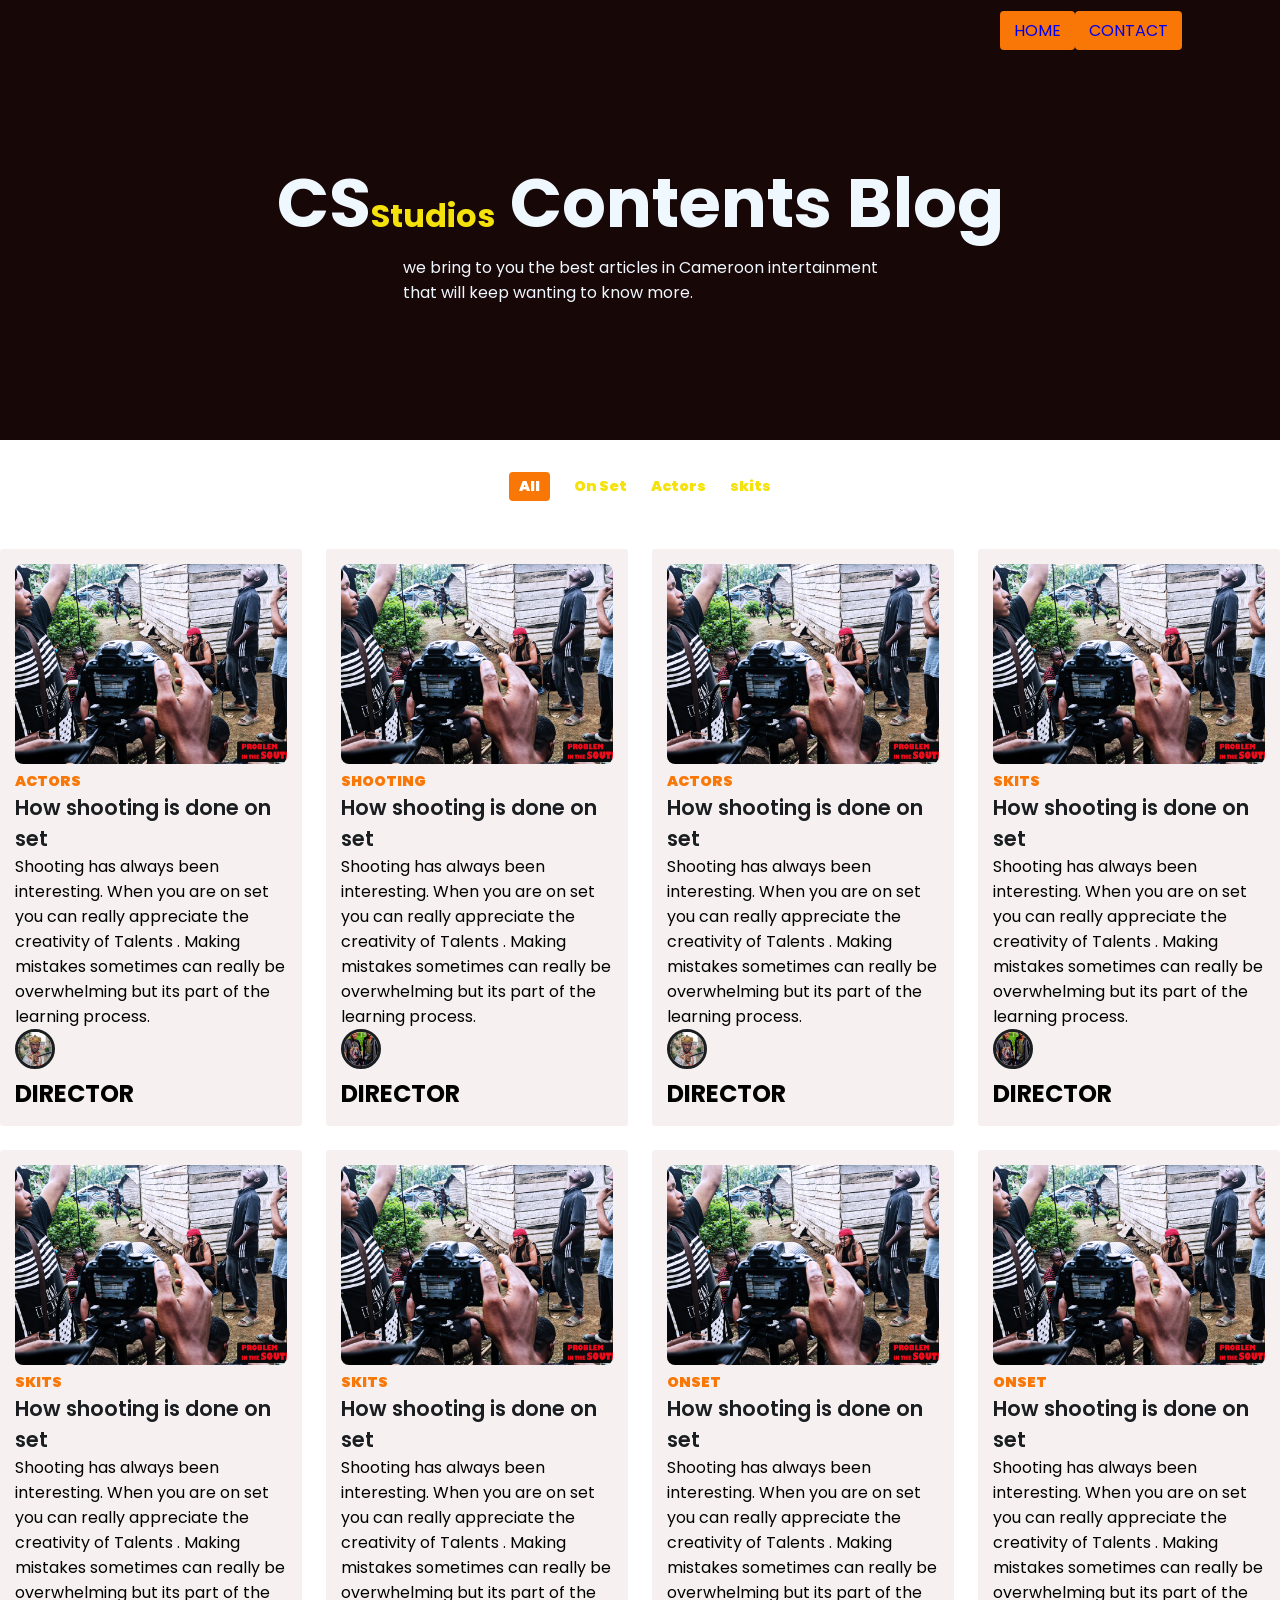
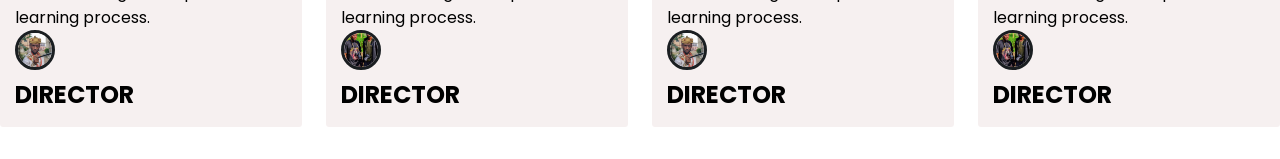
==== blog.html @ 9f994387 "creative squad studios website" ====
<!DOCTYPE html>
<html lang="en">
<head>
    <meta charset="UTF-8">
    <meta name="viewport" content="width=device-width, initial-scale=1.0">
    <title>Blog</title>
    <link rel="stylesheet" href="blog.css">
    <link rel="stylesheet" href="https://cdnjs.cloudflare.com/ajax/libs/font-awesome/6.5.1/css/all.min.css">
    <link href='https://unpkg.com/boxicons@2.1.4/css/boxicons.min.css' rel='stylesheet'>

</head>
<body>
    
<header>

    <div class="nav_container">
  
      <li><a href="homepage.html" class="Home">Home</a></li>
      <li><a href="contact.html" class="Contact">Contact</a></li>
   </div>
  
  
  </header>
  <section class="home" id="home">
      <div class="home_text">
          <h2 class="tittle">CS<span>Studios</span> Contents Blog</h2>
          <p>we bring to you the best articles in Cameroon intertainment<br>that will keep wanting to know more.</p>
      </div>
  </section>
  <div class="post-filter container">
    <span class="filter_item active-filter" data-filter="all">All</span>
    <span class="filter_item " data-filter="On_Set">On Set</span>
    <span class="filter_item " data-filter="Actors">Actors</span>
    <span class="filter_item " data-filter="skits">skits</span>


  </div>
  <section class="post container">
    <div class="post-box Actors">
        <img src="images/PIC-10.jpg" alt="" class="post_image">
        <h2 class="shooting">Actors</h2>
        <a href="#" class="post-tittle">How shooting is done on set</a>
        <p class="post-discription">
            Shooting has always been interesting. When you are on set you can really appreciate the creativity of Talents .
            Making mistakes sometimes can really be overwhelming but its part of the learning process.

        </p>
        <div class="profile">
            
            <img src="images/PXL_20231113_163419939.PORTRAIT.jpg" alt="" class="profile_img">
            <h1 class="DIRECTOR">DIRECTOR</h1>
        </div>
    </div>
    <div class="post-box Actors">
        <img src="images/PIC-10.jpg" alt="" class="post_image">
        <h2 class="shooting">shooting</h2>
        <a href="#" class="post-tittle">How shooting is done on set</a>
        <p class="post-discription">
            Shooting has always been interesting. When you are on set you can really appreciate the creativity of Talents .
            Making mistakes sometimes can really be overwhelming but its part of the learning process.

        </p>
        <div class="profile">
            
            <img src="images/PIC7.jpg" alt="" class="profile_img">
            <h1 class="DIRECTOR">DIRECTOR</h1>
        </div>
    </div>
    <div class="post-box Actors">
        <img src="images/PIC-10.jpg" alt="" class="post_image">
        <h2 class="shooting">Actors</h2>
        <a href="#" class="post-tittle">How shooting is done on set</a>
        <p class="post-discription">
            Shooting has always been interesting. When you are on set you can really appreciate the creativity of Talents .
            Making mistakes sometimes can really be overwhelming but its part of the learning process.

        </p>
        <div class="profile">
            
            <img src="images/PXL_20231113_163419939.PORTRAIT.jpg" alt="" class="profile_img">
            <h1 class="DIRECTOR">DIRECTOR</h1>
        </div>
    </div>
    <div class="post-box skits" >
        <img src="images/PIC-10.jpg" alt="" class="post_image">
        <h2 class="shooting">Skits</h2>
        <a href="#" class="post-tittle">How shooting is done on set</a>
        <p class="post-discription">
            Shooting has always been interesting. When you are on set you can really appreciate the creativity of Talents .
            Making mistakes sometimes can really be overwhelming but its part of the learning process.

        </p>
        <div class="profile">
            
            <img src="images/PIC7.jpg" alt="" class="profile_img">
            <h1 class="DIRECTOR">DIRECTOR</h1>
        </div>
    </div>
    <div class="post-box skits">
        <img src="images/PIC-10.jpg" alt="" class="post_image">
        <h2 class="shooting">skits</h2>
        <a href="#" class="post-tittle">How shooting is done on set</a>
        <p class="post-discription">
            Shooting has always been interesting. When you are on set you can really appreciate the creativity of Talents .
            Making mistakes sometimes can really be overwhelming but its part of the learning process.

        </p>
        <div class="profile">
            
            <img src="images/PXL_20231113_163419939.PORTRAIT.jpg" alt="" class="profile_img">
            <h1 class="DIRECTOR">DIRECTOR</h1>
        </div>
    </div>
    <div class="post-box skits">
        <img src="images/PIC-10.jpg" alt="" class="post_image">
        <h2 class="shooting">skits</h2>
        <a href="#" class="post-tittle">How shooting is done on set</a>
        <p class="post-discription">
            Shooting has always been interesting. When you are on set you can really appreciate the creativity of Talents .
            Making mistakes sometimes can really be overwhelming but its part of the learning process.

        </p>
        <div class="profile">
            
            <img src="images/PIC7.jpg" alt="" class="profile_img">
            <h1 class="DIRECTOR">DIRECTOR</h1>
        </div>
    </div>
    <div class="post-box On_Set">
        <img src="images/PIC-10.jpg" alt="" class="post_image">
        <h2 class="shooting">Onset</h2>
        <a href="#" class="post-tittle">How shooting is done on set</a>
        <p class="post-discription">
            Shooting has always been interesting. When you are on set you can really appreciate the creativity of Talents .
            Making mistakes sometimes can really be overwhelming but its part of the learning process.

        </p>
        <div class="profile">
            
            <img src="images/PXL_20231113_163419939.PORTRAIT.jpg" alt="" class="profile_img">
            <h1 class="DIRECTOR">DIRECTOR</h1>
        </div>
    </div>
    <div class="post-box On_Set">
        <img src="images/PIC-10.jpg" alt="" class="post_image">
        <h2 class="shooting">Onset</h2>
        <a href="#" class="post-tittle">How shooting is done on set</a>
        <p class="post-discription">
            Shooting has always been interesting. When you are on set you can really appreciate the creativity of Talents .
            Making mistakes sometimes can really be overwhelming but its part of the learning process.

        </p>
        <div class="profile">
            
            <img src="images/PIC7.jpg" alt="" class="profile_img">
            <h1 class="DIRECTOR">DIRECTOR</h1>
        </div>
    </div>
  </section> 

  <script
  src="https://code.jquery.com/jquery-3.7.1.js"
  integrity="sha256-eKhayi8LEQwp4NKxN+CfCh+3qOVUtJn3QNZ0TciWLP4="
  crossorigin="anonymous"></script>

  <script src="main.js"></script>

    
</body>

</html>
---- blog.css ----
@import url('https://fonts.googleapis.com/css2?family=Poppins:ital,wght@0,100;0,200;0,300;1,400&display=swap');
*{
    font-family: 'Poppins', sans-serif;
    margin: 0;
    padding: 0;
    scroll-behavior: smooth;
    scroll-padding-top: 2rem;
    box-sizing: border-box;

}

:root{
    --container-color:#1a1e21;
    --second-color:#fd8f44
    --text-color:#172317;
    --bg-color:#fff;

}
a{
    text-decoration: none;

}
li{
    list-style: none;
}
img{
    width: 100%;
}
section{
    padding: 3rem 0 2rem;

}
header{
    position: absolute;
    top: 10;
    left: 10;
    width: 100%;
    z-index: 200;
}
.nav_container{
    display: flex;
    align-items: center;
    justify-content: space-between;
    padding: 18px 0;
}
.Home{
    padding: 8px 14px;
    text-transform: uppercase;
    font-weight: 500px;
    border-radius: 4px;
    background: #f87706;
    margin-left: 1000px;
}
.Contact{
    padding: 8px 14px;
    text-transform: uppercase;
    font-weight: 500px;
    border-radius: 4px;
    background: #f87706;
    margin-right: 100px;
}
.home{
    background: #180707;
    min-height: 440px;
    width: 100%;
    display: flex;
    justify-content: center;
    align-items: center;
    color: aliceblue;
}
.tittle{
    font-size: 4.3rem;
}
.home_text p{
    display:flex;
    justify-content: center;
}
span {
    color: #f5e20b;
    font-size: 2rem;
}
.post-filter{
    display: flex;
    justify-content: center;
    align-items: center;
    column-gap: 1.5rem;
    margin-top: 2rem !important;


}
.filter_item{
    font-size: 0.9rem;
    font-weight: 900;
    cursor: pointer;

}
.active-filter{
    background: #f87706;
    color: #fff;
    padding: 4px 10px;
    border-radius: 4px;



}
.post{
    display: grid;
    grid-template-columns: repeat(auto-fit,minmax(280px,auto));
    justify-content: center;
    gap: 1.5rem;
}
.post-box{
    background-color: #f6efefe6;
    box-shadow: #1a1e21;
    padding: 15px;
    border-radius: 0.2rem;
}
.post_image{
    width: 100%;
    height: 200px;
    object-fit: cover;
    object-position: center;
    border-radius: 0.5rem;

}
.shooting{
    font-size: 0.9rem;
    font-weight: 900;
    text-transform: uppercase;
    color: #f87706;
}
.post-tittle{
    font-size: 1.3rem;
    font-weight: 600;
    color: #1a1e21;
    display: -webkit-box;
    -webkit-line-clamp: 0.5;
    -webkit-box-orient: vertical;
    overflow: hidden;
}
.profile_img{
    width: 40px;
    height: 40px;
    object-fit: cover;
    object-position: center;
    border-radius: 0.5rem;
    border-radius: 50%;
    border:solid var(--container-color)
}
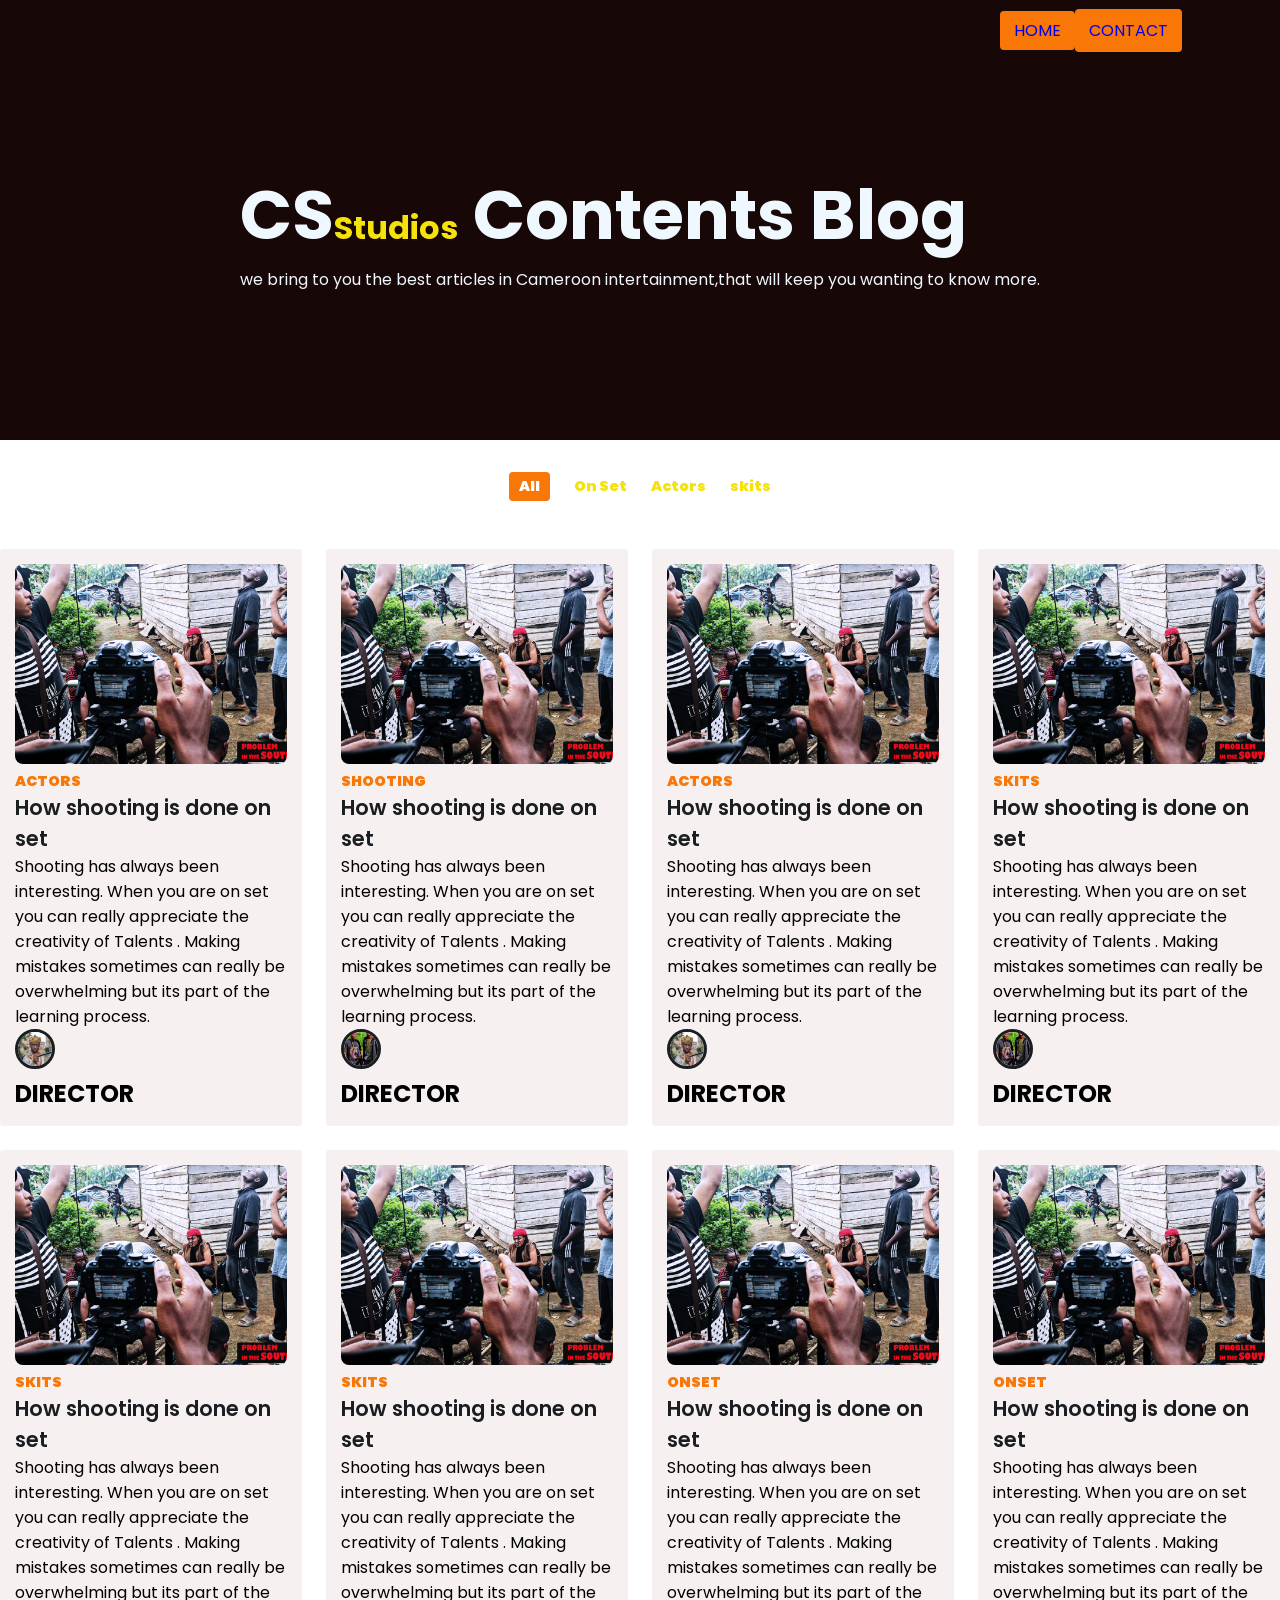
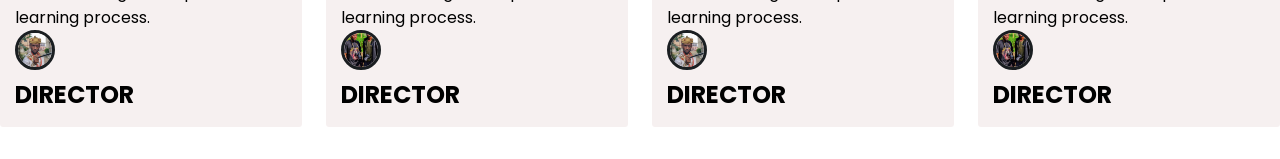
==== commit 634a404e: "connect forms to gmail" ====
--- a/blog.html
+++ b/blog.html
@@ -3,7 +3,12 @@
 <head>
     <meta charset="UTF-8">
     <meta name="viewport" content="width=device-width, initial-scale=1.0">
-    <title>Blog</title>
+    <meta name="Description" content="creativesquadstudios"/>
+    <meta name="Keyword" content="creativesquadstudios"/>
+    <meta name="author" content="creativesquadstudios"/>
+    <link rel="canonical" href="https://www.creativesquadstudios.com">
+    <meta name="robots" content="noindex, nofollow"/>
+    <title>csstudiosBlog</title>
     <link rel="stylesheet" href="blog.css">
     <link rel="stylesheet" href="https://cdnjs.cloudflare.com/ajax/libs/font-awesome/6.5.1/css/all.min.css">
     <link href='https://unpkg.com/boxicons@2.1.4/css/boxicons.min.css' rel='stylesheet'>
@@ -24,7 +29,7 @@
   <section class="home" id="home">
       <div class="home_text">
           <h2 class="tittle">CS<span>Studios</span> Contents Blog</h2>
-          <p>we bring to you the best articles in Cameroon intertainment<br>that will keep wanting to know more.</p>
+          <p>we bring to you the best articles in Cameroon intertainment,that will keep you wanting to know more.</p>
       </div>
   </section>
   <div class="post-filter container">
--- a/blog.css
+++ b/blog.css
@@ -52,12 +52,64 @@
     margin-left: 1000px;
 }
 .Contact{
-    padding: 8px 14px;
+    padding: 10px 14px;
     text-transform: uppercase;
     font-weight: 500px;
     border-radius: 4px;
     background: #f87706;
     margin-right: 100px;
+}
+@media screen and (max-width: 574px){
+    .Contact{
+        padding: 8px 5px;
+        text-transform: uppercase;
+        font-weight: 500px;
+        border-radius: 4px;
+        background: #f87706;
+        margin-right: 250px;
+    }
+    .Home{
+        padding: 8px 14px;
+        text-transform: uppercase;
+        font-weight: 500px;
+        border-radius: 4px;
+        background: #f87706;
+        margin-left: 250px;
+    }
+    .nav_container{
+        display: flex;
+        align-items: center;
+        justify-content: space-between;
+        padding: 28px 5px;
+        gap: .5rem;
+    }
+    .home{
+        background: #180707;
+        min-height: 440px;
+        width: 100%;
+        display: flex;
+        justify-content: center;
+        align-items: center;
+        color: aliceblue;
+    }
+    .home .home_text h2{
+        display: flex;
+        justify-content: center;
+        font-size: 30px;
+        text-decoration: underline;
+    }
+    .home .home_text p{
+        display: flex;
+        justify-content: center;
+        font-size: 20px;
+        margin-top: 10px;
+        font-weight: 600;
+        text-align: left;
+        margin-left: 2%;
+    }
+
+    
+
 }
 .home{
     background: #180707;
